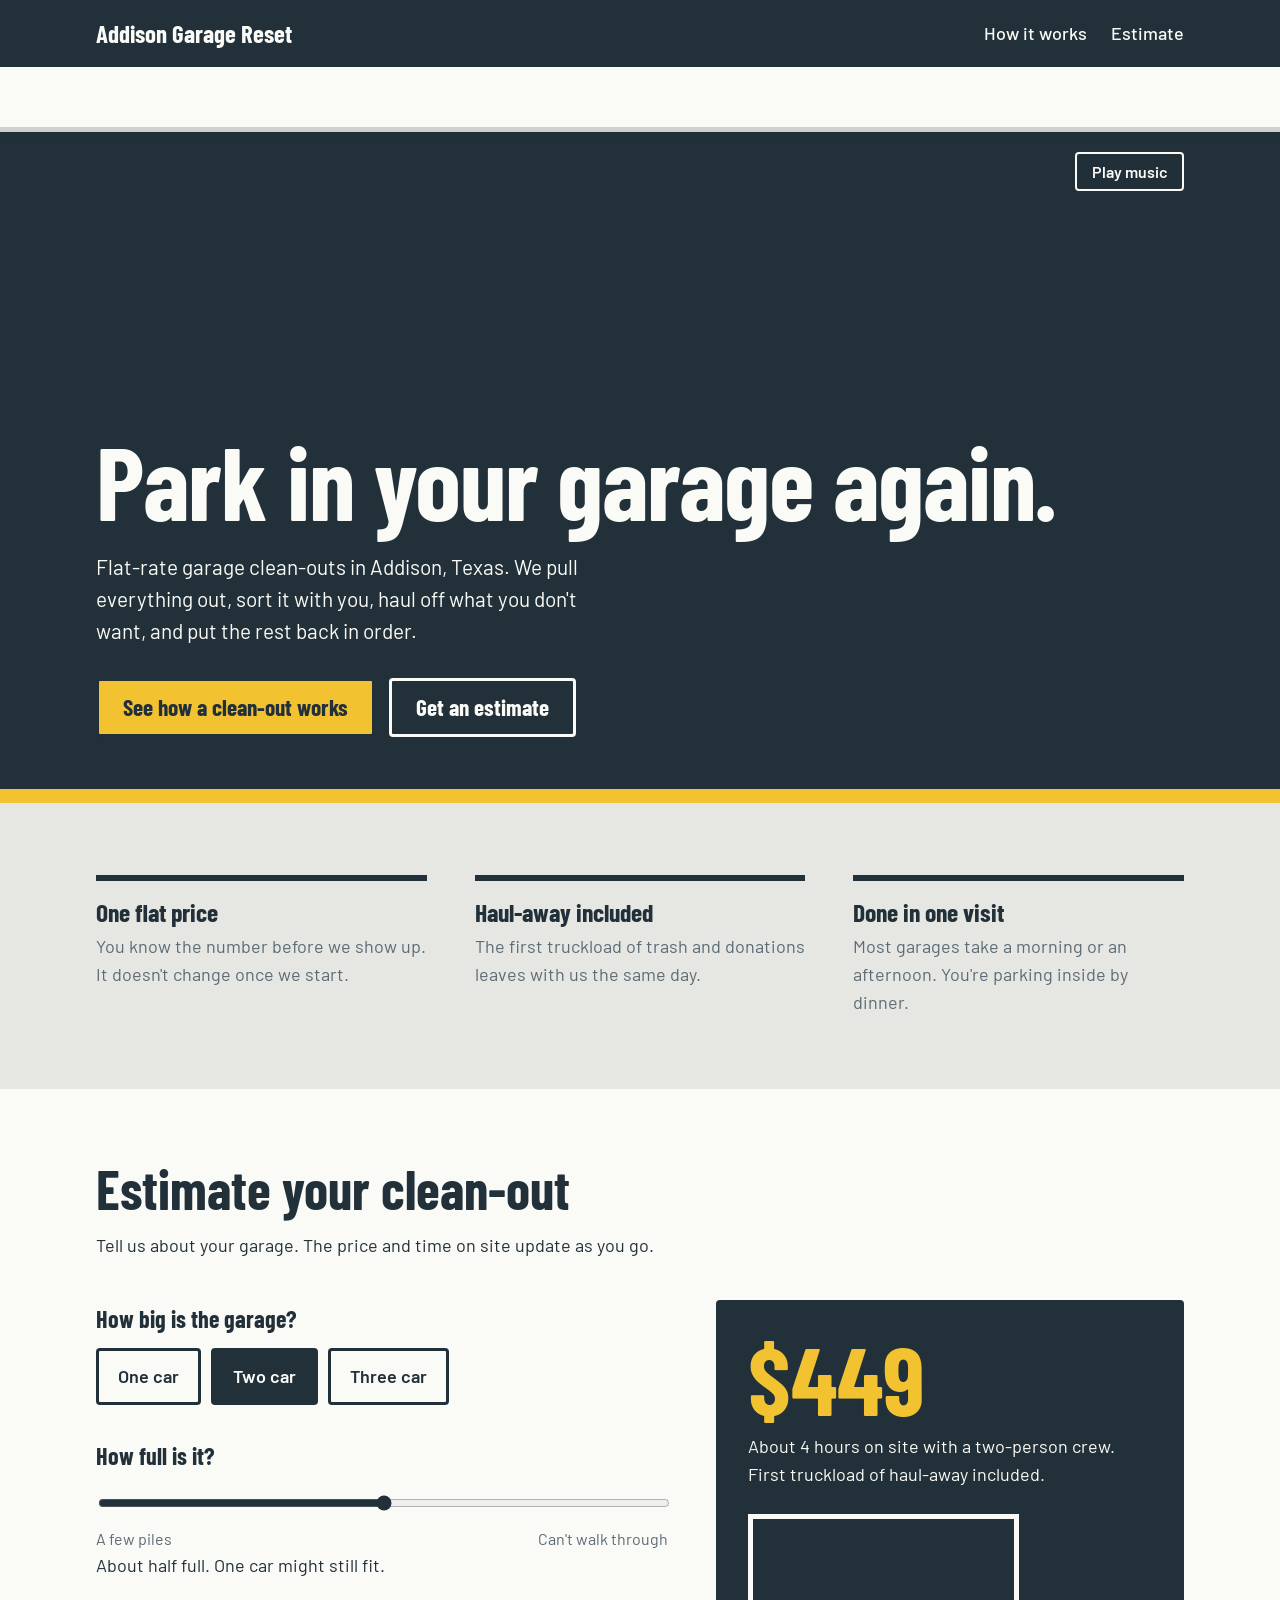
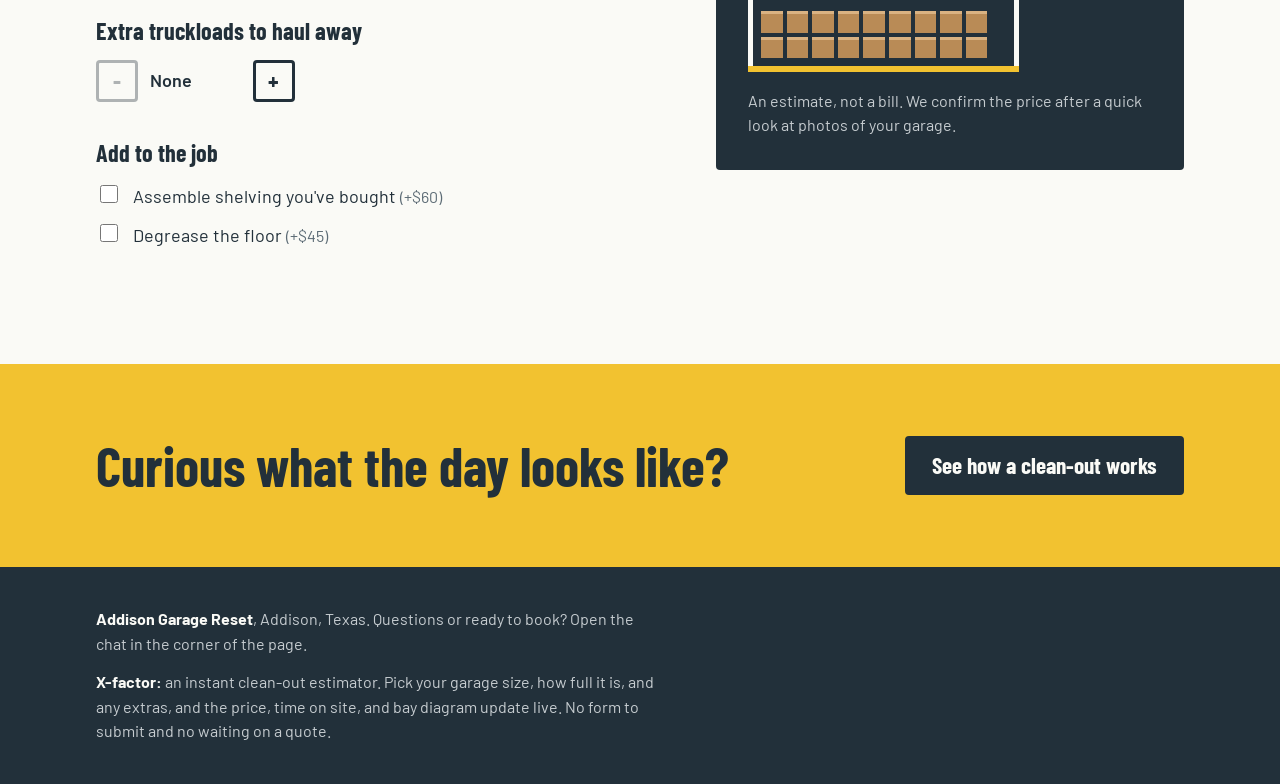
==== index.html @ e30f7c89 "Create index.html" ====
<!DOCTYPE html>
<html lang="en">
<head>
  <meta charset="utf-8">
  <meta name="viewport" content="width=device-width, initial-scale=1">
  <title>Addison Garage Reset | Flat-rate garage clean-outs in Addison, Texas</title>
  <meta name="description" content="Flat-rate garage clean-outs in Addison, Texas. We pull everything out, sort it with you, haul off what you don't want, and put the rest back in order.">
  <link rel="preconnect" href="https://fonts.googleapis.com">
  <link rel="preconnect" href="https://fonts.gstatic.com" crossorigin>
  <link href="https://fonts.googleapis.com/css2?family=Barlow:wght@400;500;600&family=Barlow+Condensed:wght@700&display=swap" rel="stylesheet">
  <link rel="stylesheet" href="styles.css">
</head>
<body>

  <header class="site-nav">
    <div class="wrap">
      <a class="brand" href="index.html">Addison Garage Reset</a>
      <nav aria-label="Main">
        <ul>
          <li><a href="how-it-works.html">How it works</a></li>
          <li><a href="#estimate">Estimate</a></li>
        </ul>
      </nav>
    </div>
  </header>

  <main>

    <!-- HERO. The video auto-plays, is muted, and loops. Browsers only allow autoplay when the video is muted. -->
    <section class="bay">
      <!-- VIDEO: upload your AI-generated clip to the repo as garage.mp4 (same folder as this file) -->
      <video autoplay muted loop playsinline preload="auto" aria-label="A cluttered garage turning into a clean, organized one">
        <source src="garage.mp4" type="video/mp4">
      </video>
      <div class="bay-door" aria-hidden="true"></div>
      <!-- MUSIC: off until the visitor clicks, because browsers block sound on page load -->
      <button type="button" class="music-toggle" id="music-toggle" aria-pressed="false">Play music</button>
      <audio id="music" src="music.mp3" loop preload="none"></audio>
      <div class="bay-copy wrap">
        <h1>Park in your garage again.</h1>
        <p>Flat-rate garage clean-outs in Addison, Texas. We pull everything out, sort it with you, haul off what you don't want, and put the rest back in order.</p>
        <div class="bay-actions">
          <a class="button button-primary" href="how-it-works.html">See how a clean-out works</a>
          <a class="button button-quiet" href="#estimate">Get an estimate</a>
        </div>
      </div>
    </section>

    <section class="section">
      <div class="wrap">
        <ul class="promises">
          <li>
            <h3>One flat price</h3>
            <p>You know the number before we show up. It doesn't change once we start.</p>
          </li>
          <li>
            <h3>Haul-away included</h3>
            <p>The first truckload of trash and donations leaves with us the same day.</p>
          </li>
          <li>
            <h3>Done in one visit</h3>
            <p>Most garages take a morning or an afternoon. You're parking inside by dinner.</p>
          </li>
        </ul>
      </div>
    </section>

    <!-- X-FACTOR: live clean-out estimator -->
    <section class="section estimator-section" id="estimate">
      <div class="wrap">
        <h2>Estimate your clean-out</h2>
        <p>Tell us about your garage. The price and time on site update as you go.</p>

        <div class="estimator">
          <form id="estimator-form" onsubmit="return false">
            <fieldset>
              <legend>How big is the garage?</legend>
              <div class="size-options">
                <label><input type="radio" name="bays" value="1"><span>One car</span></label>
                <label><input type="radio" name="bays" value="2" checked><span>Two car</span></label>
                <label><input type="radio" name="bays" value="3"><span>Three car</span></label>
              </div>
            </fieldset>

            <fieldset>
              <label class="field-label" for="fullness">How full is it?</label>
              <input type="range" id="fullness" min="1" max="3" step="1" value="2" aria-describedby="fullness-text">
              <div class="range-ends"><span>A few piles</span><span>Can't walk through</span></div>
              <p id="fullness-text" aria-live="polite"></p>
            </fieldset>

            <fieldset>
              <legend>Extra truckloads to haul away</legend>
              <div class="loads">
                <button type="button" id="loads-less" aria-label="One fewer extra truckload">-</button>
                <output id="loads-count" aria-live="polite">None</output>
                <button type="button" id="loads-more" aria-label="One more extra truckload">+</button>
              </div>
            </fieldset>

            <fieldset>
              <legend>Add to the job</legend>
              <label class="check"><input type="checkbox" id="shelving"> <span>Assemble shelving you've bought <small>(+$60)</small></span></label>
              <label class="check"><input type="checkbox" id="degrease"> <span>Degrease the floor <small>(+$45)</small></span></label>
            </fieldset>
          </form>

          <div class="quote" aria-live="polite">
            <span class="quote-price" id="quote-price">$449</span>
            <p class="quote-detail" id="quote-detail"></p>
            <div class="garage" id="garage" data-bays="2" role="img" aria-label="Diagram of how full your garage is"></div>
            <p class="quote-note">An estimate, not a bill. We confirm the price after a quick look at photos of your garage.</p>
          </div>
        </div>
      </div>
    </section>

    <section class="section next-step">
      <div class="wrap">
        <h2>Curious what the day looks like?</h2>
        <a class="button" href="how-it-works.html">See how a clean-out works</a>
      </div>
    </section>

  </main>

  <footer class="site-footer">
    <div class="wrap">
      <p><strong>Addison Garage Reset</strong>, Addison, Texas. Questions or ready to book? Open the chat in the corner of the page.</p>
      <!-- Required by the lab: X-factor description, under 50 words -->
      <p><strong>X-factor:</strong> an instant clean-out estimator. Pick your garage size, how full it is, and any extras, and the price, time on site, and bay diagram update live. No form to submit and no waiting on a quote.</p>
    </div>
  </footer>

  <script>
    // Estimator. Edit these numbers to change pricing.
    const BASE_PRICE = { 1: 299, 2: 449, 3: 599 };
    const BASE_HOURS = { 1: 2.5, 2: 4, 3: 5.5 };
    const FULLNESS = {
      1: { label: "A few piles. You can still walk around.", perBay: -25, hours: 0.75, boxes: 4 },
      2: { label: "About half full. One car might still fit.", perBay: 0, hours: 1, boxes: 9 },
      3: { label: "Packed. You can't walk through it.", perBay: 60, hours: 1.35, boxes: 15 }
    };
    const EXTRA_LOAD = 75;
    const SHELVING = 60;
    const DEGREASE = 45;
    const MAX_LOADS = 3;

    const form = document.getElementById("estimator-form");
    const fullness = document.getElementById("fullness");
    const fullnessText = document.getElementById("fullness-text");
    const loadsCount = document.getElementById("loads-count");
    const loadsLess = document.getElementById("loads-less");
    const loadsMore = document.getElementById("loads-more");
    const shelving = document.getElementById("shelving");
    const degrease = document.getElementById("degrease");
    const price = document.getElementById("quote-price");
    const detail = document.getElementById("quote-detail");
    const garage = document.getElementById("garage");
    let loads = 0;

    function update() {
      const bays = Number(form.elements.bays.value);
      const level = FULLNESS[fullness.value];

      let total = BASE_PRICE[bays] + bays * level.perBay + loads * EXTRA_LOAD;
      if (shelving.checked) total += SHELVING;
      if (degrease.checked) total += DEGREASE;

      let hours = BASE_HOURS[bays] * level.hours + loads * 0.5;
      if (shelving.checked) hours += 0.5;
      if (degrease.checked) hours += 0.5;
      hours = Math.round(hours * 2) / 2;

      price.textContent = "$" + total;
      detail.textContent = "About " + hours + " hours on site with a two-person crew. First truckload of haul-away included.";
      fullnessText.textContent = level.label;
      loadsCount.textContent = loads === 0 ? "None" : loads === 1 ? "1 extra load" : loads + " extra loads";
      loadsLess.disabled = loads === 0;
      loadsMore.disabled = loads === MAX_LOADS;

      garage.dataset.bays = bays;
      garage.innerHTML = "<i></i>".repeat(level.boxes * bays);
    }

    loadsLess.addEventListener("click", () => { loads = Math.max(0, loads - 1); update(); });
    loadsMore.addEventListener("click", () => { loads = Math.min(MAX_LOADS, loads + 1); update(); });
    form.addEventListener("input", update);
    update();

    // Background music toggle
    const music = document.getElementById("music");
    const musicToggle = document.getElementById("music-toggle");
    music.volume = 0.45;
    musicToggle.addEventListener("click", () => {
      if (music.paused) {
        music.play().catch(() => { musicToggle.textContent = "Music couldn't load"; });
      } else {
        music.pause();
      }
    });
    music.addEventListener("play", () => { musicToggle.textContent = "Pause music"; musicToggle.setAttribute("aria-pressed", "true"); });
    music.addEventListener("pause", () => { musicToggle.textContent = "Play music"; musicToggle.setAttribute("aria-pressed", "false"); });
  </script>

  <!-- CHATBOT: Chatling floating chat widget (same snippet on both pages) -->
  <script> window.chtlConfig = { chatbotId: "5497433317" } </script>
  <script async data-id="5497433317" id="chtl-script" type="text/javascript" src="https://chatling.ai/js/embed.js"></script>

</body>
</html>
---- styles.css ----
/* Addison Garage Reset: shared styles for index.html and how-it-works.html */

:root {
  --slate: #22303a;      /* asphalt */
  --steel: #5c6b75;      /* secondary text */
  --concrete: #e6e7e2;   /* page floor */
  --door: #fafaf6;       /* garage door white */
  --tape: #f2c230;       /* floor tape yellow */
  --cardboard: #b98b56;  /* moving boxes */
  --oxide: #1f5a86;      /* links and focus */
  --display: "Barlow Condensed", "Arial Narrow", sans-serif;
  --body: "Barlow", "Helvetica Neue", Arial, sans-serif;
  --wrap: 68rem;
}

* { box-sizing: border-box; }

html { scroll-behavior: smooth; }

body {
  margin: 0;
  background: var(--concrete);
  color: var(--slate);
  font-family: var(--body);
  font-size: 1.125rem;
  line-height: 1.55;
}

h1, h2, h3 {
  font-family: var(--display);
  font-weight: 700;
  line-height: 1.02;
  margin: 0;
}

h1 { font-size: clamp(3rem, 9vw, 6.5rem); letter-spacing: -0.01em; }
h2 { font-size: clamp(2.1rem, 5vw, 3.4rem); }
h3 { font-size: 1.6rem; line-height: 1.15; }

p { margin: 0; max-width: 62ch; }

a { color: var(--oxide); }

:focus-visible {
  outline: 3px solid var(--oxide);
  outline-offset: 3px;
}

.wrap {
  width: min(100% - 2.5rem, var(--wrap));
  margin-inline: auto;
}

/* Navigation */

.site-nav {
  background: var(--slate);
  color: var(--door);
}

.site-nav .wrap {
  display: flex;
  align-items: center;
  justify-content: space-between;
  flex-wrap: wrap;
  gap: 0.4rem 1rem;
  padding-block: 0.9rem;
}

.brand {
  font-family: var(--display);
  font-weight: 700;
  font-size: 1.55rem;
  color: var(--door);
  text-decoration: none;
}

.site-nav ul {
  display: flex;
  gap: 1.5rem;
  list-style: none;
  margin: 0;
  padding: 0;
}

.site-nav ul a {
  color: var(--door);
  text-decoration: none;
  font-weight: 500;
  white-space: nowrap;
  border-bottom: 3px solid transparent;
  padding-bottom: 0.15rem;
}

.site-nav ul a:hover,
.site-nav ul a[aria-current="page"] { border-bottom-color: var(--tape); }

.site-nav :focus-visible { outline-color: var(--tape); }

/* Buttons */

.button {
  display: inline-block;
  font-family: var(--display);
  font-weight: 700;
  font-size: 1.45rem;
  line-height: 1;
  padding: 0.95rem 1.5rem;
  border: 3px solid var(--slate);
  border-radius: 4px;
  text-decoration: none;
  cursor: pointer;
}

.button-primary { background: var(--tape); color: var(--slate); }
.button-primary:hover { background: #ffd445; }

.button-quiet { background: transparent; color: var(--door); border-color: var(--door); }
.button-quiet:hover { background: var(--door); color: var(--slate); }

/* Hero: the open garage bay */

.bay {
  position: relative;
  min-height: min(82vh, 46rem);
  background: var(--slate);
  overflow: hidden;
  display: flex;
  align-items: flex-end;
  border-bottom: 14px solid var(--tape);
}

.bay video {
  position: absolute;
  inset: 0;
  width: 100%;
  height: 100%;
  object-fit: cover;
}

.bay::after {
  /* scrim so the headline stays readable over any video */
  content: "";
  position: absolute;
  inset: 0;
  background: linear-gradient(to top, rgba(34, 48, 58, 0.92) 0%, rgba(34, 48, 58, 0.55) 38%, rgba(34, 48, 58, 0) 70%);
}

.bay-door {
  position: absolute;
  inset: 0;
  z-index: 2;
  background:
    repeating-linear-gradient(
      to bottom,
      var(--door) 0,
      var(--door) calc(25% - 5px),
      #cfd1ca calc(25% - 5px),
      #cfd1ca 25%
    );
  box-shadow: 0 10px 0 rgba(34, 48, 58, 0.35);
  transform: translateY(-91%);
  animation: roll-up 1.7s cubic-bezier(0.6, 0, 0.2, 1) 0.35s backwards;
}

@keyframes roll-up {
  from { transform: translateY(0); }
}

.bay-copy {
  position: relative;
  z-index: 3;
  color: var(--door);
  padding-block: 7.5rem 3.25rem; /* top space keeps the music button clear of the headline on phones */
  animation: settle 0.7s ease-out 1.5s backwards;
}

@keyframes settle {
  from { opacity: 0; transform: translateY(12px); }
}

.bay-copy p {
  font-size: 1.3rem;
  margin-top: 1.1rem;
  max-width: 44ch;
}

.bay-actions {
  display: flex;
  flex-wrap: wrap;
  gap: 0.9rem;
  margin-top: 1.9rem;
}

.bay-copy :focus-visible { outline-color: var(--tape); }

.music-toggle {
  position: absolute;
  z-index: 4;
  top: calc(9% + 1.25rem);
  right: max(1.25rem, calc((100% - var(--wrap)) / 2));
  font: 600 1rem/1 var(--body);
  padding: 0.6rem 0.9rem;
  color: var(--door);
  background: rgba(34, 48, 58, 0.78);
  border: 2px solid var(--door);
  border-radius: 4px;
  cursor: pointer;
  animation: settle 0.7s ease-out 1.5s backwards;
}

.music-toggle:hover,
.music-toggle[aria-pressed="true"] { background: var(--tape); color: var(--slate); border-color: var(--slate); }
.music-toggle:focus-visible { outline-color: var(--tape); }

@media (prefers-reduced-motion: reduce) {
  html { scroll-behavior: auto; }
  .bay-door, .bay-copy, .music-toggle { animation: none; }
}

/* Sections */

.section { padding-block: 4.5rem; }
.section > .wrap > h2 + p { margin-top: 1rem; }

.promises {
  display: grid;
  grid-template-columns: repeat(auto-fit, minmax(15rem, 1fr));
  gap: 2rem 3rem;
  margin: 0;
  padding: 0;
  list-style: none;
}

.promises li { border-top: 6px solid var(--slate); padding-top: 1rem; }
.promises p { margin-top: 0.4rem; color: var(--steel); }

/* Estimator */

.estimator-section { background: var(--door); }

.estimator {
  display: grid;
  grid-template-columns: minmax(0, 1.1fr) minmax(0, 0.9fr);
  gap: 3rem;
  margin-top: 2.5rem;
  align-items: start;
}

.estimator fieldset {
  border: 0;
  margin: 0 0 2rem;
  padding: 0;
}

.estimator legend,
.estimator .field-label {
  font-family: var(--display);
  font-weight: 700;
  font-size: 1.5rem;
  padding: 0;
  margin-bottom: 0.7rem;
  display: block;
}

.size-options { display: flex; flex-wrap: wrap; gap: 0.6rem; }

.size-options label { position: relative; cursor: pointer; }

.size-options input {
  position: absolute;
  opacity: 0;
  inset: 0;
  cursor: pointer;
}

.size-options span {
  display: block;
  padding: 0.7rem 1.2rem;
  border: 3px solid var(--slate);
  border-radius: 4px;
  font-weight: 600;
}

.size-options input:checked + span { background: var(--slate); color: var(--door); }
.size-options input:focus-visible + span { outline: 3px solid var(--oxide); outline-offset: 3px; }

.estimator input[type="range"] {
  width: 100%;
  accent-color: var(--slate);
  height: 2rem;
}

.range-ends {
  display: flex;
  justify-content: space-between;
  color: var(--steel);
  font-size: 1rem;
}

.check {
  display: flex;
  gap: 0.7rem;
  align-items: baseline;
  margin-bottom: 0.6rem;
  cursor: pointer;
}

.check input { width: 1.15rem; height: 1.15rem; accent-color: var(--slate); flex: none; }
.check small { color: var(--steel); font-size: 1rem; }

.loads { display: flex; align-items: center; gap: 0.8rem; }

.loads button {
  width: 2.6rem;
  height: 2.6rem;
  border: 3px solid var(--slate);
  border-radius: 4px;
  background: var(--door);
  color: var(--slate);
  font: 700 1.5rem/1 var(--display);
  cursor: pointer;
}

.loads button:disabled { opacity: 0.35; cursor: default; }
.loads output { font-weight: 600; min-width: 9ch; }

.quote {
  background: var(--slate);
  color: var(--door);
  padding: 2rem;
  border-radius: 4px;
  position: sticky;
  top: 1.5rem;
}

.quote-price {
  font-family: var(--display);
  font-weight: 700;
  font-size: clamp(4rem, 9vw, 6rem);
  line-height: 0.95;
  color: var(--tape);
  display: block;
}

.quote-detail { margin-top: 0.6rem; }

.garage {
  margin-top: 1.6rem;
  height: 9.5rem;
  border: 5px solid var(--door);
  border-bottom-width: 0;
  box-shadow: 0 6px 0 var(--tape);
  padding: 0.5rem;
  display: flex;
  flex-wrap: wrap-reverse;
  align-content: flex-start;
  gap: 4px;
  width: 34%;
  transition: width 0.35s ease;
}

.garage[data-bays="2"] { width: 67%; }
.garage[data-bays="3"] { width: 100%; }

.garage i {
  width: 1.35rem;
  height: 1.35rem;
  background: var(--cardboard);
  border-top: 3px solid #d9b282;
}

.quote-note { margin-top: 1.4rem; font-size: 1rem; color: #c6ccd0; }

@media (prefers-reduced-motion: reduce) {
  .garage { transition: none; }
}

@media (max-width: 52rem) {
  .estimator { grid-template-columns: 1fr; gap: 2rem; }
  .quote { position: static; }
}

/* Call to action band */

.next-step { background: var(--tape); }

.next-step .wrap {
  display: flex;
  flex-wrap: wrap;
  align-items: center;
  justify-content: space-between;
  gap: 1.5rem;
}

.next-step .button { background: var(--slate); color: var(--door); }
.next-step .button:hover { background: #31434f; }

/* Second page */

.page-head { background: var(--slate); color: var(--door); padding-block: 4rem; border-bottom: 14px solid var(--tape); }
.page-head p { margin-top: 1.1rem; font-size: 1.3rem; max-width: 50ch; }

.steps {
  list-style: none;
  counter-reset: step;
  margin: 2.5rem 0 0;
  padding: 0;
  display: grid;
  gap: 2.25rem;
}

.steps li {
  counter-increment: step;
  display: grid;
  grid-template-columns: 4.5rem minmax(0, 1fr);
  gap: 1rem;
}

.steps li::before {
  content: counter(step);
  font: 700 4rem/0.9 var(--display);
  color: var(--slate);
  border-top: 6px solid var(--tape);
  padding-top: 0.5rem;
}

.steps p { margin-top: 0.4rem; }

.two-up {
  display: grid;
  grid-template-columns: repeat(auto-fit, minmax(17rem, 1fr));
  gap: 2.5rem 4rem;
  margin-top: 2rem;
}

.two-up ul { margin: 0.8rem 0 0; padding-left: 1.2rem; }
.two-up li { margin-bottom: 0.3rem; }

.alt { background: var(--door); }

table {
  width: 100%;
  border-collapse: collapse;
  margin-top: 2rem;
  font-variant-numeric: tabular-nums;
}

th, td {
  text-align: left;
  padding: 0.85rem 0.5rem;
  border-bottom: 2px solid var(--slate);
  vertical-align: top;
}

thead th { font-family: var(--display); font-size: 1.35rem; border-bottom-width: 6px; }
td:last-child, th:last-child { text-align: right; white-space: nowrap; }

details { border-bottom: 2px solid var(--slate); padding-block: 1rem; max-width: 46rem; }
details:first-of-type { margin-top: 1.5rem; border-top: 2px solid var(--slate); }
summary { font-weight: 600; cursor: pointer; }
details p { margin-top: 0.6rem; }

/* Footer */

.site-footer {
  background: var(--slate);
  color: #c6ccd0;
  padding-block: 2.5rem;
  font-size: 1rem;
}

.site-footer p + p { margin-top: 0.8rem; }
.site-footer strong { color: var(--door); }
.site-footer a { color: var(--tape); }
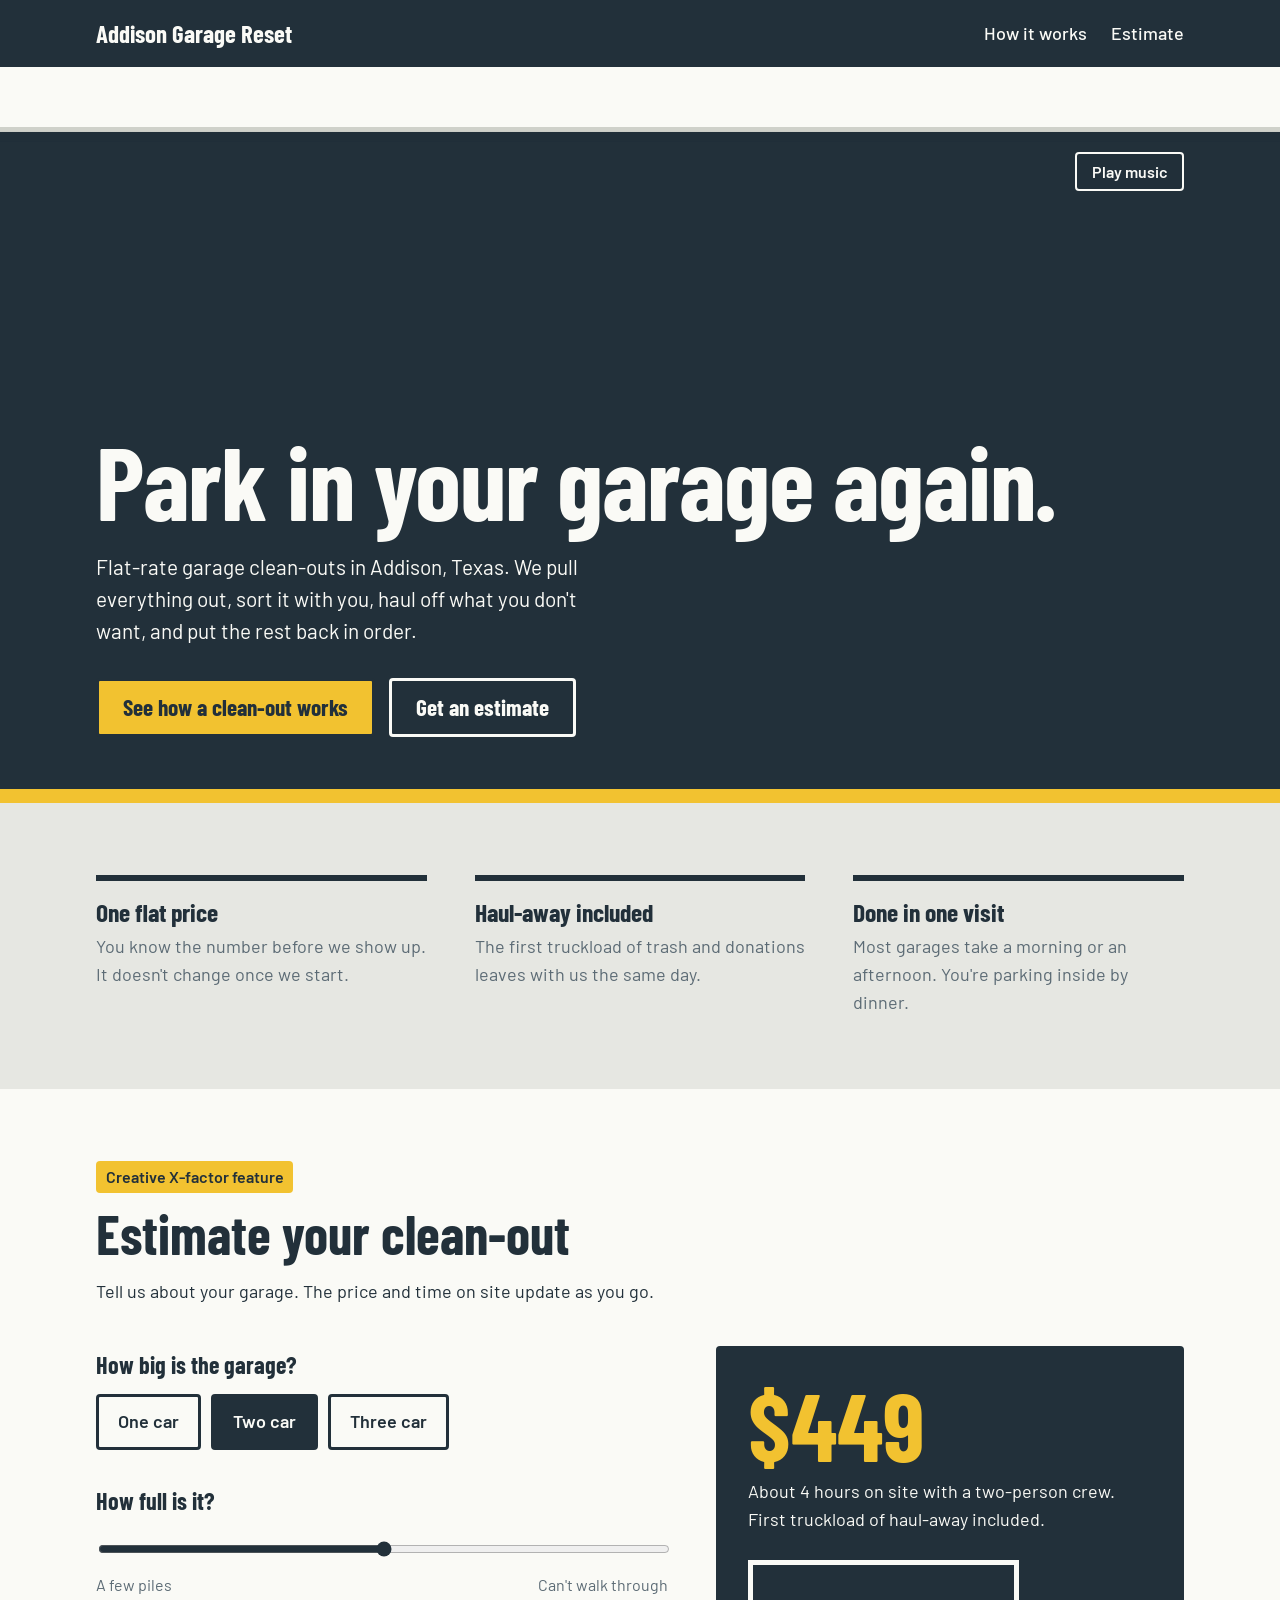
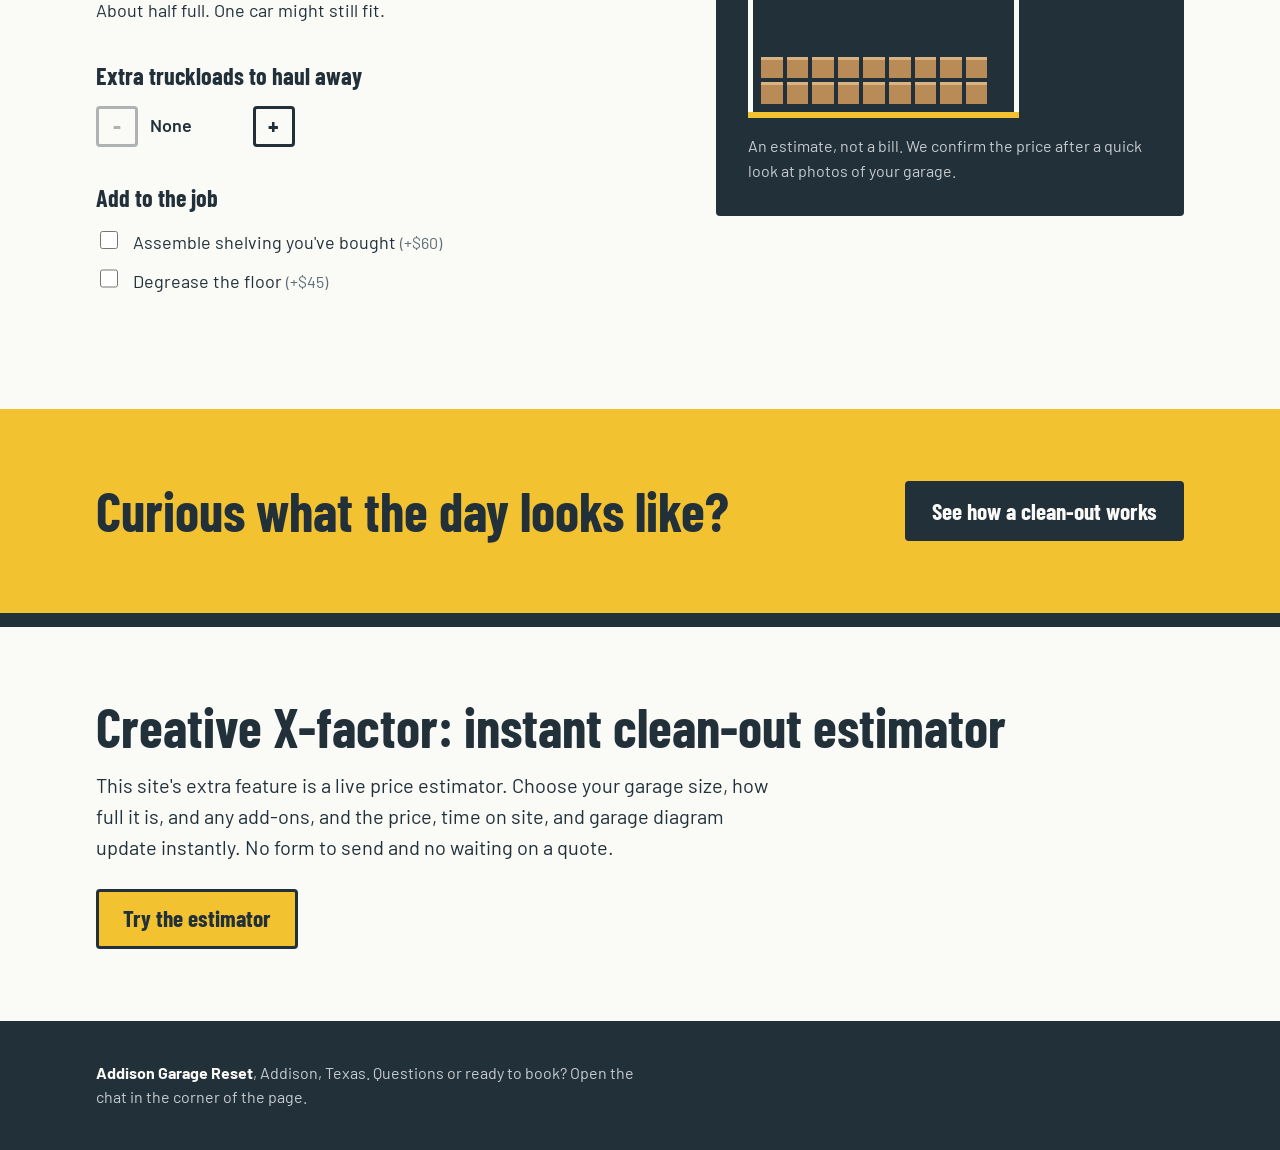
==== commit d9ae3ddc: "Update index.html" ====
--- a/index.html
+++ b/index.html
@@ -9,6 +9,22 @@
   <link rel="preconnect" href="https://fonts.gstatic.com" crossorigin>
   <link href="https://fonts.googleapis.com/css2?family=Barlow:wght@400;500;600&family=Barlow+Condensed:wght@700&display=swap" rel="stylesheet">
   <link rel="stylesheet" href="styles.css">
+  <style>
+    /* Creative X-factor callouts (landing page only) */
+    .xfactor-tag {
+      display: inline-block;
+      background: var(--tape);
+      color: var(--slate);
+      font-weight: 600;
+      font-size: 1rem;
+      padding: 0.25rem 0.6rem;
+      border-radius: 4px;
+      margin-bottom: 0.8rem;
+    }
+    .xfactor { background: var(--door); border-top: 14px solid var(--slate); }
+    .xfactor p { font-size: 1.25rem; }
+    .xfactor .button { margin-top: 1.6rem; }
+  </style>
 </head>
 <body>
 
@@ -68,6 +84,7 @@
     <!-- X-FACTOR: live clean-out estimator -->
     <section class="section estimator-section" id="estimate">
       <div class="wrap">
+        <p class="xfactor-tag">Creative X-factor feature</p>
         <h2>Estimate your clean-out</h2>
         <p>Tell us about your garage. The price and time on site update as you go.</p>
 
@@ -122,13 +139,20 @@
       </div>
     </section>
 
+    <!-- Required by the lab: creative X-factor description, under 50 words, at the bottom of the landing page -->
+    <section class="section xfactor" id="x-factor" aria-labelledby="xfactor-title">
+      <div class="wrap">
+        <h2 id="xfactor-title">Creative X-factor: instant clean-out estimator</h2>
+        <p>This site's extra feature is a live price estimator. Choose your garage size, how full it is, and any add-ons, and the price, time on site, and garage diagram update instantly. No form to send and no waiting on a quote.</p>
+        <a class="button button-primary" href="#estimate">Try the estimator</a>
+      </div>
+    </section>
+
   </main>
 
   <footer class="site-footer">
     <div class="wrap">
       <p><strong>Addison Garage Reset</strong>, Addison, Texas. Questions or ready to book? Open the chat in the corner of the page.</p>
-      <!-- Required by the lab: X-factor description, under 50 words -->
-      <p><strong>X-factor:</strong> an instant clean-out estimator. Pick your garage size, how full it is, and any extras, and the price, time on site, and bay diagram update live. No form to submit and no waiting on a quote.</p>
     </div>
   </footer>
 
